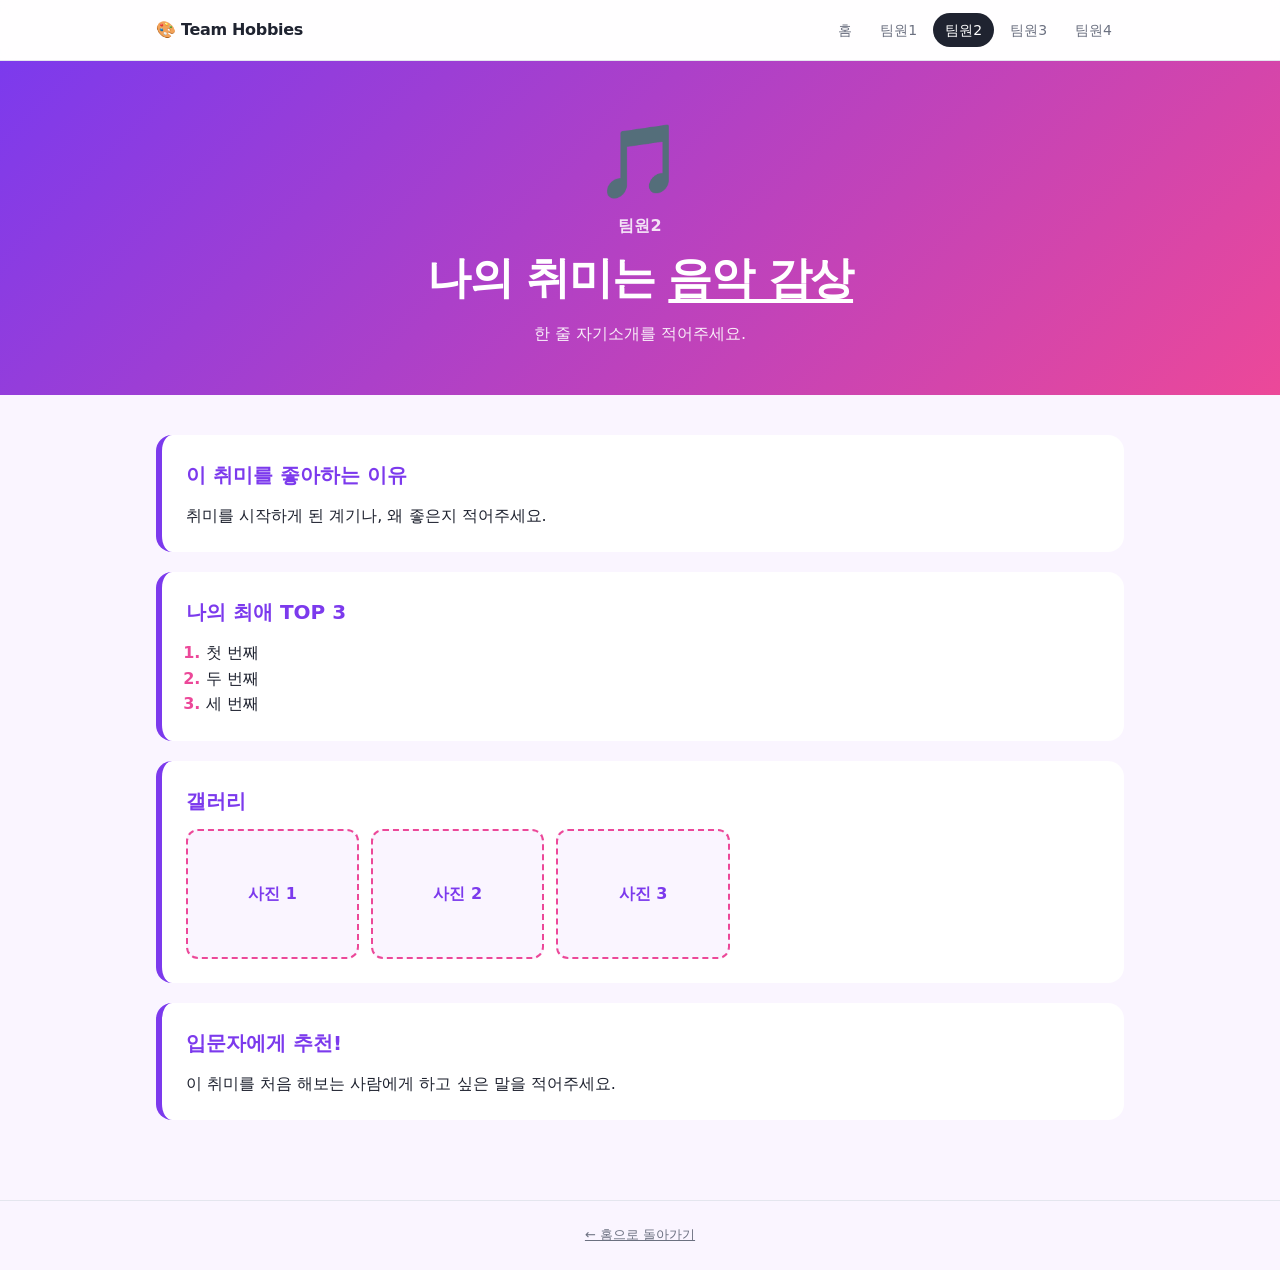
==== members/member2/index.html @ 561ed40b "팀 취미 모음 사이트 초기 구성: 홈 + 팀원 4명 페이지 Co-Authored-By: Claude Opus 5.5 <noreply@anthropic.com>" ====
<!DOCTYPE html>
<html lang="ko">
<head>
  <meta charset="UTF-8">
  <meta name="viewport" content="width=device-width, initial-scale=1.0">
  <title>팀원2의 취미</title>
  <link rel="stylesheet" href="../../css/common.css">
  <!-- 이 페이지만의 꾸미기는 같은 폴더의 style.css 에서 자유롭게! -->
  <link rel="stylesheet" href="style.css">
</head>
<body>
  <nav class="nav">
    <div class="container">
      <a class="logo" href="../../index.html">🎨 Team Hobbies</a>
      <ul>
        <li><a href="../../index.html">홈</a></li>
        <li><a href="../member1/index.html">팀원1</a></li>
        <li><a href="../member2/index.html" aria-current="page">팀원2</a></li>
        <li><a href="../member3/index.html">팀원3</a></li>
        <li><a href="../member4/index.html">팀원4</a></li>
      </ul>
    </div>
  </nav>

  <!-- ===== 여기서부터 자유롭게 꾸며주세요 ===== -->
  <header class="profile">
    <div class="container">
      <div class="profile-emoji">🎵</div>
      <p class="profile-name">팀원2</p>
      <h1>나의 취미는 <span>음악 감상</span></h1>
      <p class="profile-intro">한 줄 자기소개를 적어주세요.</p>
    </div>
  </header>

  <main class="container content">
    <section class="block">
      <h2>이 취미를 좋아하는 이유</h2>
      <p>취미를 시작하게 된 계기나, 왜 좋은지 적어주세요.</p>
    </section>

    <section class="block">
      <h2>나의 최애 TOP 3</h2>
      <ol class="top-list">
        <li>첫 번째</li>
        <li>두 번째</li>
        <li>세 번째</li>
      </ol>
    </section>

    <section class="block">
      <h2>갤러리</h2>
      <!-- images 폴더에 사진을 넣고 <img src="images/파일명.jpg" alt="설명"> 으로 바꿔주세요 -->
      <div class="gallery">
        <div class="photo">사진 1</div>
        <div class="photo">사진 2</div>
        <div class="photo">사진 3</div>
      </div>
    </section>

    <section class="block">
      <h2>입문자에게 추천!</h2>
      <p>이 취미를 처음 해보는 사람에게 하고 싶은 말을 적어주세요.</p>
    </section>
  </main>
  <!-- ===== 꾸미기 영역 끝 ===== -->

  <footer class="footer">
    <div class="container"><a href="../../index.html">← 홈으로 돌아가기</a></div>
  </footer>
</body>
</html>
---- css/common.css ----
/* 공통 스타일 — 모든 페이지가 함께 쓰는 파일입니다. 개인 꾸미기는 각자 members/memberN/style.css 에서 해주세요. */
:root {
  --bg: #f7f7fb;
  --surface: #ffffff;
  --text: #1f2330;
  --muted: #6b7080;
  --border: #e4e6ee;
  --accent: #5b6cff;
  --radius: 16px;
}

* { box-sizing: border-box; }

body {
  margin: 0;
  font-family: "Pretendard", "Noto Sans KR", system-ui, -apple-system, "Segoe UI", sans-serif;
  background: var(--bg);
  color: var(--text);
  line-height: 1.6;
}

a { color: inherit; }

.container {
  max-width: 1000px;
  margin: 0 auto;
  padding: 0 16px;
}

/* 상단 내비게이션 */
.nav {
  position: sticky;
  top: 0;
  z-index: 10;
  background: rgba(255, 255, 255, 0.85);
  backdrop-filter: blur(8px);
  border-bottom: 1px solid var(--border);
}
.nav .container {
  display: flex;
  align-items: center;
  justify-content: space-between;
  height: 60px;
  gap: 16px;
}
.nav .logo {
  font-weight: 800;
  text-decoration: none;
  letter-spacing: -0.02em;
}
.nav ul {
  display: flex;
  gap: 4px;
  list-style: none;
  margin: 0;
  padding: 0;
  overflow-x: auto;
}
.nav ul a {
  display: block;
  padding: 6px 12px;
  border-radius: 999px;
  text-decoration: none;
  color: var(--muted);
  font-size: 14px;
  white-space: nowrap;
}
.nav ul a:hover,
.nav ul a[aria-current="page"] {
  background: var(--text);
  color: #fff;
}

/* 홈 */
.hero {
  padding: 72px 0 40px;
  text-align: center;
}
.hero h1 {
  font-size: clamp(32px, 6vw, 52px);
  margin: 0 0 12px;
  letter-spacing: -0.03em;
}
.hero p {
  color: var(--muted);
  margin: 0;
}

.member-grid {
  display: grid;
  grid-template-columns: repeat(auto-fill, minmax(220px, 1fr));
  gap: 20px;
  padding: 24px 0 80px;
}
.member-card {
  display: block;
  background: var(--surface);
  border: 1px solid var(--border);
  border-radius: var(--radius);
  padding: 28px 24px;
  text-decoration: none;
  transition: transform 0.15s ease, box-shadow 0.15s ease;
}
.member-card:hover {
  transform: translateY(-4px);
  box-shadow: 0 12px 28px rgba(31, 35, 48, 0.08);
}
.member-card .emoji {
  font-size: 44px;
  line-height: 1;
}
.member-card h2 {
  margin: 16px 0 4px;
  font-size: 20px;
}
.member-card p {
  margin: 0;
  color: var(--muted);
  font-size: 14px;
}

.footer {
  border-top: 1px solid var(--border);
  padding: 24px 0;
  color: var(--muted);
  font-size: 13px;
  text-align: center;
}
---- members/member2/style.css ----
/* 팀원2 전용 스타일 — 이 파일은 마음대로 바꿔도 다른 팀원 페이지에 영향이 없어요. */
:root {
  --theme-1: #7c3aed;
  --theme-2: #ec4899;
  --theme-bg: #faf5ff;
}

body { background: var(--theme-bg); }

.profile {
  padding: 64px 0 48px;
  text-align: center;
  color: #fff;
  background: linear-gradient(135deg, var(--theme-1), var(--theme-2));
}
.profile-emoji { font-size: 72px; line-height: 1; }
.profile-name { margin: 16px 0 0; opacity: 0.85; font-weight: 600; }
.profile h1 {
  margin: 4px 0 8px;
  font-size: clamp(28px, 5vw, 44px);
  letter-spacing: -0.03em;
}
.profile h1 span { text-decoration: underline; text-decoration-thickness: 4px; text-underline-offset: 6px; }
.profile-intro { margin: 0; opacity: 0.9; }

.content { padding: 40px 16px 80px; display: grid; gap: 20px; }

.block {
  background: #fff;
  border-radius: 16px;
  padding: 24px;
  border-left: 6px solid var(--theme-1);
}
.block h2 { margin: 0 0 12px; font-size: 20px; color: var(--theme-1); }
.block p { margin: 0; }

.top-list { margin: 0; padding-left: 20px; }
.top-list li::marker { color: var(--theme-2); font-weight: 800; }

.gallery {
  display: grid;
  grid-template-columns: repeat(auto-fill, minmax(160px, 1fr));
  gap: 12px;
}
.gallery .photo,
.gallery img {
  width: 100%;
  aspect-ratio: 4 / 3;
  object-fit: cover;
  border-radius: 12px;
}
.gallery .photo {
  display: grid;
  place-items: center;
  background: var(--theme-bg);
  color: var(--theme-1);
  border: 2px dashed var(--theme-2);
  font-weight: 600;
}
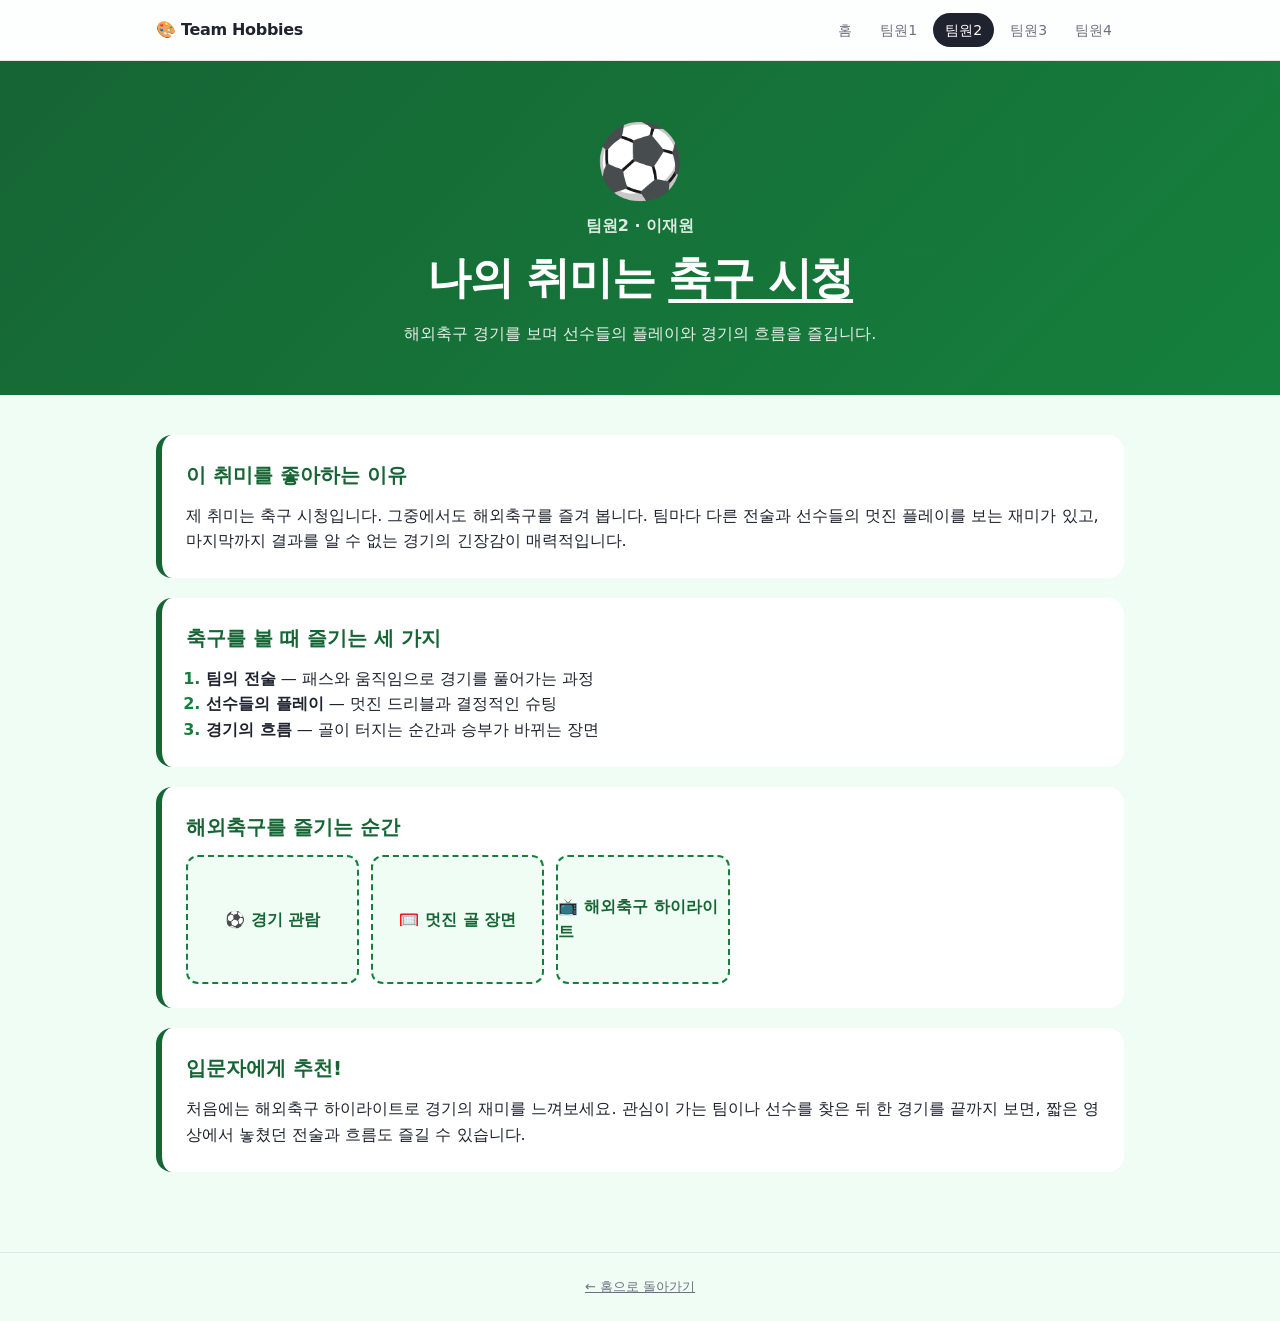
==== commit 316ade52: "팀원2 이재원: 해외축구 시청 취미 소개 추가" ====
--- a/members/member2/index.html
+++ b/members/member2/index.html
@@ -3,7 +3,7 @@
 <head>
   <meta charset="UTF-8">
   <meta name="viewport" content="width=device-width, initial-scale=1.0">
-  <title>팀원2의 취미</title>
+  <title>팀원2 이재원의 취미 · 축구 시청</title>
   <link rel="stylesheet" href="../../css/common.css">
   <!-- 이 페이지만의 꾸미기는 같은 폴더의 style.css 에서 자유롭게! -->
   <link rel="stylesheet" href="style.css">
@@ -25,41 +25,40 @@
   <!-- ===== 여기서부터 자유롭게 꾸며주세요 ===== -->
   <header class="profile">
     <div class="container">
-      <div class="profile-emoji">🎵</div>
-      <p class="profile-name">팀원2</p>
-      <h1>나의 취미는 <span>음악 감상</span></h1>
-      <p class="profile-intro">한 줄 자기소개를 적어주세요.</p>
+      <div class="profile-emoji">⚽</div>
+      <p class="profile-name">팀원2 · 이재원</p>
+      <h1>나의 취미는 <span>축구 시청</span></h1>
+      <p class="profile-intro">해외축구 경기를 보며 선수들의 플레이와 경기의 흐름을 즐깁니다.</p>
     </div>
   </header>
 
   <main class="container content">
     <section class="block">
       <h2>이 취미를 좋아하는 이유</h2>
-      <p>취미를 시작하게 된 계기나, 왜 좋은지 적어주세요.</p>
+      <p>제 취미는 축구 시청입니다. 그중에서도 해외축구를 즐겨 봅니다. 팀마다 다른 전술과 선수들의 멋진 플레이를 보는 재미가 있고, 마지막까지 결과를 알 수 없는 경기의 긴장감이 매력적입니다.</p>
     </section>
 
     <section class="block">
-      <h2>나의 최애 TOP 3</h2>
+      <h2>축구를 볼 때 즐기는 세 가지</h2>
       <ol class="top-list">
-        <li>첫 번째</li>
-        <li>두 번째</li>
-        <li>세 번째</li>
+        <li><strong>팀의 전술</strong> — 패스와 움직임으로 경기를 풀어가는 과정</li>
+        <li><strong>선수들의 플레이</strong> — 멋진 드리블과 결정적인 슈팅</li>
+        <li><strong>경기의 흐름</strong> — 골이 터지는 순간과 승부가 바뀌는 장면</li>
       </ol>
     </section>
 
     <section class="block">
-      <h2>갤러리</h2>
-      <!-- images 폴더에 사진을 넣고 <img src="images/파일명.jpg" alt="설명"> 으로 바꿔주세요 -->
+      <h2>해외축구를 즐기는 순간</h2>
       <div class="gallery">
-        <div class="photo">사진 1</div>
-        <div class="photo">사진 2</div>
-        <div class="photo">사진 3</div>
+        <div class="photo">⚽ 경기 관람</div>
+        <div class="photo">🥅 멋진 골 장면</div>
+        <div class="photo">📺 해외축구 하이라이트</div>
       </div>
     </section>
 
     <section class="block">
       <h2>입문자에게 추천!</h2>
-      <p>이 취미를 처음 해보는 사람에게 하고 싶은 말을 적어주세요.</p>
+      <p>처음에는 해외축구 하이라이트로 경기의 재미를 느껴보세요. 관심이 가는 팀이나 선수를 찾은 뒤 한 경기를 끝까지 보면, 짧은 영상에서 놓쳤던 전술과 흐름도 즐길 수 있습니다.</p>
     </section>
   </main>
   <!-- ===== 꾸미기 영역 끝 ===== -->
--- a/members/member2/style.css
+++ b/members/member2/style.css
@@ -1,8 +1,8 @@
 /* 팀원2 전용 스타일 — 이 파일은 마음대로 바꿔도 다른 팀원 페이지에 영향이 없어요. */
 :root {
-  --theme-1: #7c3aed;
-  --theme-2: #ec4899;
-  --theme-bg: #faf5ff;
+  --theme-1: #166534;
+  --theme-2: #15803d;
+  --theme-bg: #f0fdf4;
 }
 
 body { background: var(--theme-bg); }
